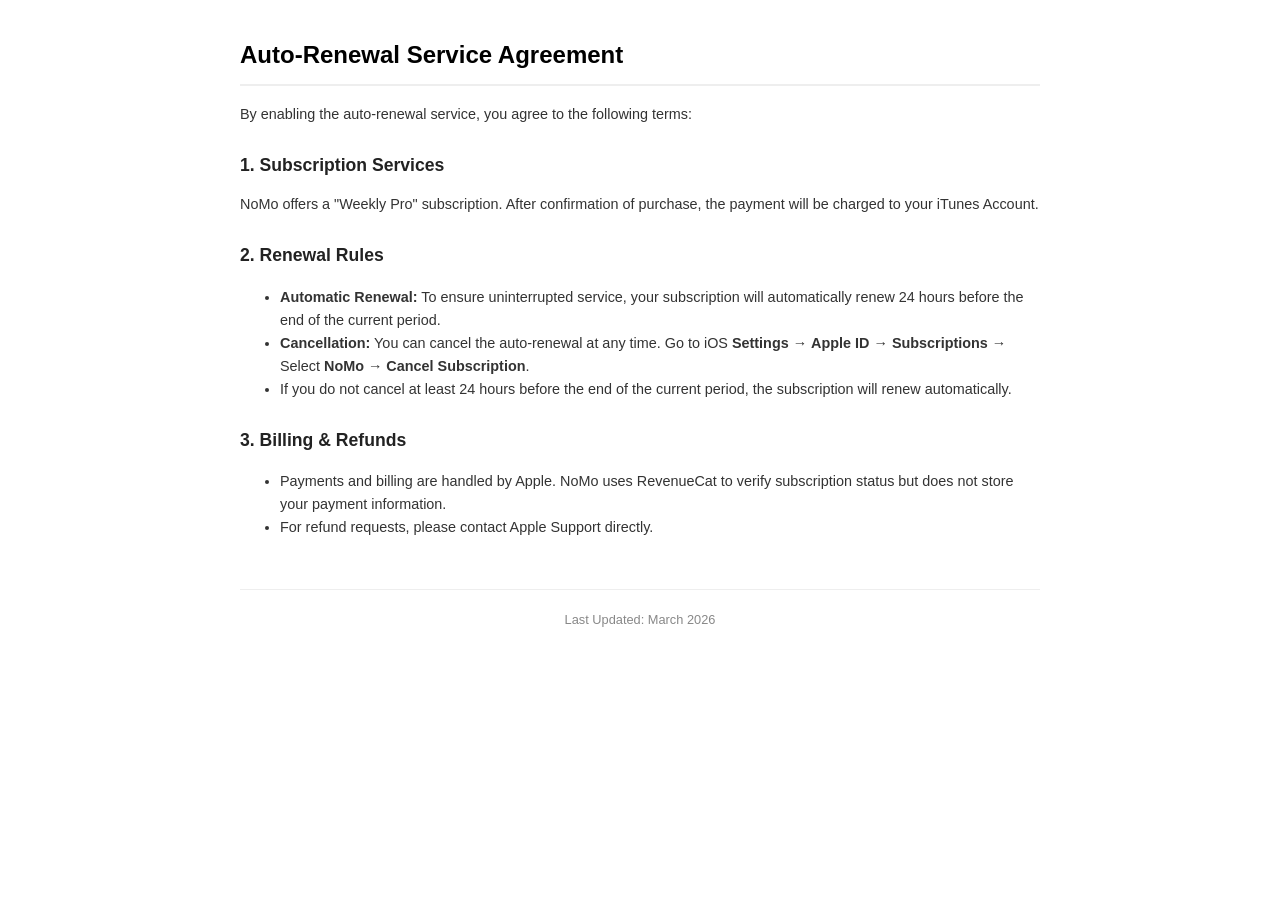
==== auto_renewal_en.html @ 8ab50431 "Add files via upload" ====
<!DOCTYPE html>
<html lang="en">
<head>
    <meta charset="UTF-8">
    <meta name="viewport" content="width=device-width, initial-scale=1.0">
    <title>NoMo - Auto-Renewal Service Agreement</title>
    <style>
        body { font-family: -apple-system, BlinkMacSystemFont, "Segoe UI", Roboto, sans-serif; line-height: 1.6; color: #333; padding: 20px; max-width: 800px; margin: auto; }
        h1 { color: #000; border-bottom: 2px solid #eee; padding-bottom: 10px; font-size: 1.5em; }
        h2 { font-size: 1.1em; margin-top: 25px; color: #222; }
        p, li { font-size: 0.9em; }
        .footer { margin-top: 50px; font-size: 0.8em; color: #888; text-align: center; border-top: 1px solid #eee; padding-top: 20px; }
    </style>
</head>
<body>
    <h1>Auto-Renewal Service Agreement</h1>
    <p>By enabling the auto-renewal service, you agree to the following terms:</p>

    <h2>1. Subscription Services</h2>
    <p>NoMo offers a "Weekly Pro" subscription. After confirmation of purchase, the payment will be charged to your iTunes Account.</p>

    <h2>2. Renewal Rules</h2>
    <ul>
        <li><strong>Automatic Renewal:</strong> To ensure uninterrupted service, your subscription will automatically renew 24 hours before the end of the current period.</li>
        <li><strong>Cancellation:</strong> You can cancel the auto-renewal at any time. Go to iOS <strong>Settings</strong> → <strong>Apple ID</strong> → <strong>Subscriptions</strong> → Select <strong>NoMo</strong> → <strong>Cancel Subscription</strong>.</li>
        <li>If you do not cancel at least 24 hours before the end of the current period, the subscription will renew automatically.</li>
    </ul>

    <h2>3. Billing & Refunds</h2>
    <ul>
        <li>Payments and billing are handled by Apple. NoMo uses RevenueCat to verify subscription status but does not store your payment information.</li>
        <li>For refund requests, please contact Apple Support directly.</li>
    </ul>

    <div class="footer">
        Last Updated: March 2026
    </div>
</body>
</html>
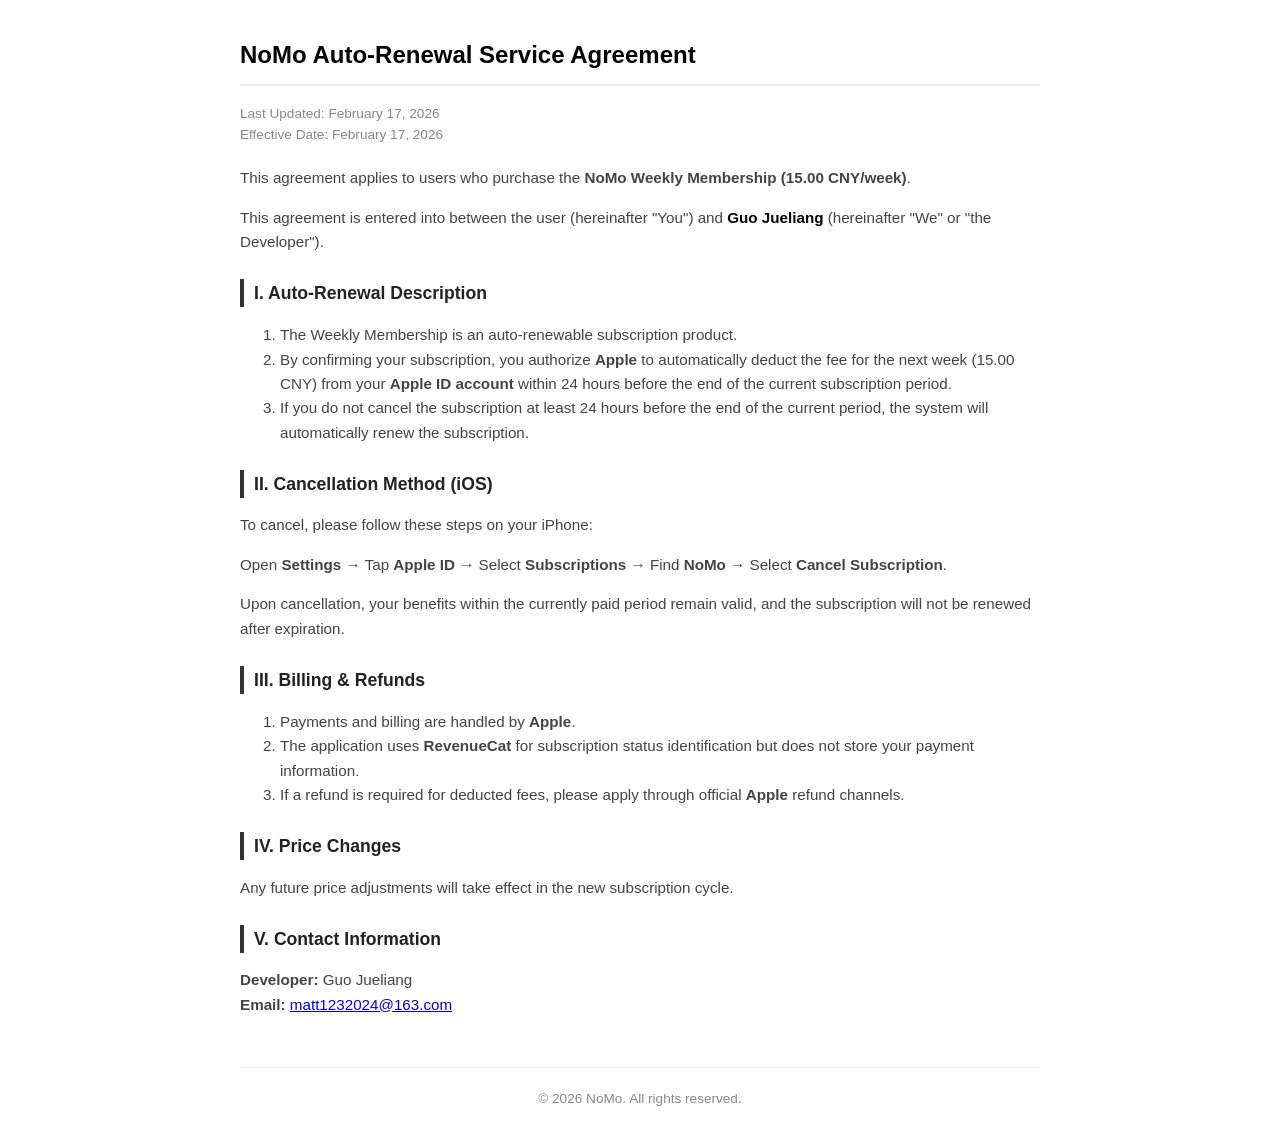
==== commit 9e1b775a: "Add files via upload" ====
--- a/auto_renewal_en.html
+++ b/auto_renewal_en.html
@@ -7,33 +7,53 @@
     <style>
         body { font-family: -apple-system, BlinkMacSystemFont, "Segoe UI", Roboto, sans-serif; line-height: 1.6; color: #333; padding: 20px; max-width: 800px; margin: auto; }
         h1 { color: #000; border-bottom: 2px solid #eee; padding-bottom: 10px; font-size: 1.5em; }
-        h2 { font-size: 1.1em; margin-top: 25px; color: #222; }
-        p, li { font-size: 0.9em; }
-        .footer { margin-top: 50px; font-size: 0.8em; color: #888; text-align: center; border-top: 1px solid #eee; padding-top: 20px; }
+        h2 { font-size: 1.1em; margin-top: 25px; color: #222; border-left: 4px solid #333; padding-left: 10px; }
+        p, li { font-size: 0.95em; color: #444; }
+        .meta-info { font-size: 0.85em; color: #888; margin-bottom: 20px; }
+        .highlight { color: #000; font-weight: bold; }
+        .footer { margin-top: 50px; font-size: 0.85em; color: #888; text-align: center; border-top: 1px solid #eee; padding-top: 20px; }
     </style>
 </head>
 <body>
-    <h1>Auto-Renewal Service Agreement</h1>
-    <p>By enabling the auto-renewal service, you agree to the following terms:</p>
+    <h1>NoMo Auto-Renewal Service Agreement</h1>
+    <div class="meta-info">
+        Last Updated: February 17, 2026<br>
+        Effective Date: February 17, 2026
+    </div>
 
-    <h2>1. Subscription Services</h2>
-    <p>NoMo offers a "Weekly Pro" subscription. After confirmation of purchase, the payment will be charged to your iTunes Account.</p>
+    <p>This agreement applies to users who purchase the <strong>NoMo Weekly Membership (15.00 CNY/week)</strong>.</p>
+    <p>This agreement is entered into between the user (hereinafter "You") and <span class="highlight">Guo Jueliang</span> (hereinafter "We" or "the Developer").</p>
 
-    <h2>2. Renewal Rules</h2>
-    <ul>
-        <li><strong>Automatic Renewal:</strong> To ensure uninterrupted service, your subscription will automatically renew 24 hours before the end of the current period.</li>
-        <li><strong>Cancellation:</strong> You can cancel the auto-renewal at any time. Go to iOS <strong>Settings</strong> → <strong>Apple ID</strong> → <strong>Subscriptions</strong> → Select <strong>NoMo</strong> → <strong>Cancel Subscription</strong>.</li>
-        <li>If you do not cancel at least 24 hours before the end of the current period, the subscription will renew automatically.</li>
-    </ul>
+    <h2>I. Auto-Renewal Description</h2>
+    <ol>
+        <li>The Weekly Membership is an auto-renewable subscription product.</li>
+        <li>By confirming your subscription, you authorize <strong>Apple</strong> to automatically deduct the fee for the next week (15.00 CNY) from your <strong>Apple ID account</strong> within 24 hours before the end of the current subscription period.</li>
+        <li>If you do not cancel the subscription at least 24 hours before the end of the current period, the system will automatically renew the subscription.</li>
+    </ol>
 
-    <h2>3. Billing & Refunds</h2>
-    <ul>
-        <li>Payments and billing are handled by Apple. NoMo uses RevenueCat to verify subscription status but does not store your payment information.</li>
-        <li>For refund requests, please contact Apple Support directly.</li>
-    </ul>
+    <h2>II. Cancellation Method (iOS)</h2>
+    <p>To cancel, please follow these steps on your iPhone:</p>
+    <p>Open <strong>Settings</strong> → Tap <strong>Apple ID</strong> → Select <strong>Subscriptions</strong> → Find <strong>NoMo</strong> → Select <strong>Cancel Subscription</strong>.</p>
+    <p>Upon cancellation, your benefits within the currently paid period remain valid, and the subscription will not be renewed after expiration.</p>
+
+    <h2>III. Billing & Refunds</h2>
+    <ol>
+        <li>Payments and billing are handled by <strong>Apple</strong>.</li>
+        <li>The application uses <strong>RevenueCat</strong> for subscription status identification but does not store your payment information.</li>
+        <li>If a refund is required for deducted fees, please apply through official <strong>Apple</strong> refund channels.</li>
+    </ol>
+
+    <h2>IV. Price Changes</h2>
+    <p>Any future price adjustments will take effect in the new subscription cycle.</p>
+
+    <h2>V. Contact Information</h2>
+    <p>
+        <strong>Developer:</strong> Guo Jueliang<br>
+        <strong>Email:</strong> <a href="mailto:matt1232024@163.com">matt1232024@163.com</a>
+    </p>
 
     <div class="footer">
-        Last Updated: March 2026
+        © 2026 NoMo. All rights reserved.
     </div>
 </body>
 </html>
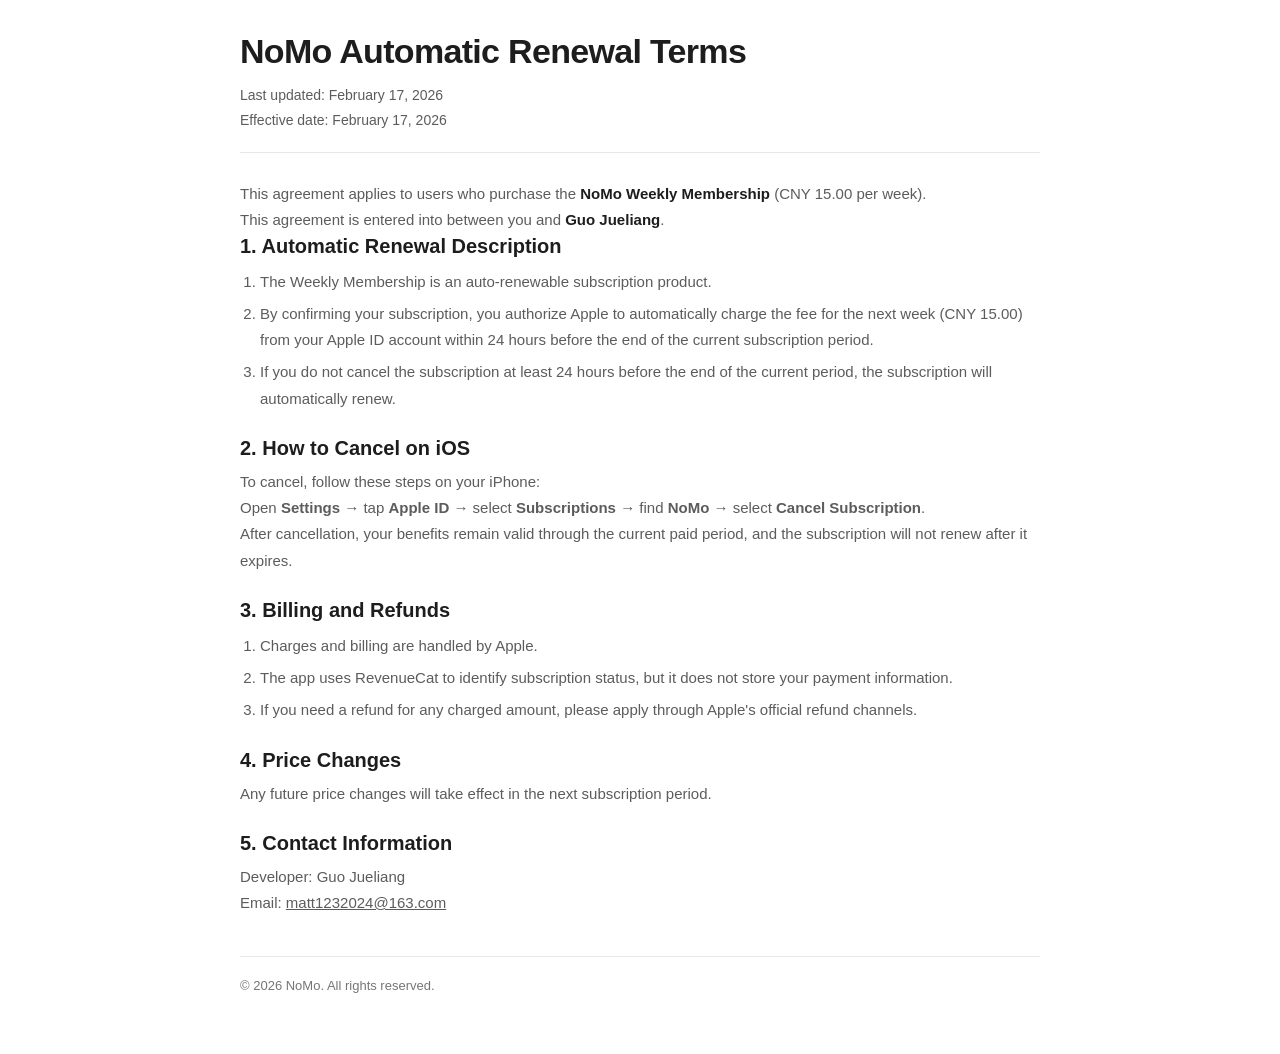
==== commit 049cd5a7: "Update English legal pages" ====
--- a/auto_renewal_en.html
+++ b/auto_renewal_en.html
@@ -3,57 +3,143 @@
 <head>
     <meta charset="UTF-8">
     <meta name="viewport" content="width=device-width, initial-scale=1.0">
-    <title>NoMo - Auto-Renewal Service Agreement</title>
+    <title>NoMo - Automatic Renewal Terms</title>
     <style>
-        body { font-family: -apple-system, BlinkMacSystemFont, "Segoe UI", Roboto, sans-serif; line-height: 1.6; color: #333; padding: 20px; max-width: 800px; margin: auto; }
-        h1 { color: #000; border-bottom: 2px solid #eee; padding-bottom: 10px; font-size: 1.5em; }
-        h2 { font-size: 1.1em; margin-top: 25px; color: #222; border-left: 4px solid #333; padding-left: 10px; }
-        p, li { font-size: 0.95em; color: #444; }
-        .meta-info { font-size: 0.85em; color: #888; margin-bottom: 20px; }
-        .highlight { color: #000; font-weight: bold; }
-        .footer { margin-top: 50px; font-size: 0.85em; color: #888; text-align: center; border-top: 1px solid #eee; padding-top: 20px; }
+        :root {
+            --text: #1d1d1d;
+            --muted: #5c5c5c;
+            --line: #e7e7e7;
+        }
+
+        * { box-sizing: border-box; }
+
+        body {
+            margin: 0;
+            background: #ffffff;
+            color: var(--text);
+            font-family: -apple-system, BlinkMacSystemFont, "Segoe UI", Roboto, sans-serif;
+            line-height: 1.75;
+        }
+
+        main {
+            max-width: 840px;
+            margin: 0 auto;
+            padding: 32px 20px 56px;
+        }
+
+        header {
+            padding-bottom: 20px;
+            margin-bottom: 28px;
+            border-bottom: 1px solid var(--line);
+        }
+
+        h1 {
+            margin: 0;
+            font-size: 34px;
+            line-height: 1.15;
+            letter-spacing: -0.02em;
+        }
+
+        .meta {
+            margin-top: 12px;
+            font-size: 14px;
+            color: var(--muted);
+        }
+
+        section {
+            margin: 0 0 24px;
+        }
+
+        h2 {
+            margin: 0 0 8px;
+            font-size: 20px;
+            line-height: 1.25;
+        }
+
+        p, li {
+            margin: 0;
+            font-size: 15px;
+            color: var(--muted);
+        }
+
+        ul, ol {
+            margin: 10px 0 0;
+            padding-left: 20px;
+        }
+
+        li {
+            margin: 6px 0;
+        }
+
+        .highlight {
+            color: var(--text);
+            font-weight: 600;
+        }
+
+        a {
+            color: inherit;
+        }
+
+        footer {
+            margin-top: 40px;
+            padding-top: 18px;
+            border-top: 1px solid var(--line);
+            font-size: 13px;
+            color: #767676;
+        }
     </style>
 </head>
 <body>
-    <h1>NoMo Auto-Renewal Service Agreement</h1>
-    <div class="meta-info">
-        Last Updated: February 17, 2026<br>
-        Effective Date: February 17, 2026
-    </div>
+    <main>
+        <header>
+            <h1>NoMo Automatic Renewal Terms</h1>
+            <div class="meta">
+                Last updated: February 17, 2026<br>
+                Effective date: February 17, 2026
+            </div>
+        </header>
 
-    <p>This agreement applies to users who purchase the <strong>NoMo Weekly Membership (15.00 CNY/week)</strong>.</p>
-    <p>This agreement is entered into between the user (hereinafter "You") and <span class="highlight">Guo Jueliang</span> (hereinafter "We" or "the Developer").</p>
+        <p>This agreement applies to users who purchase the <span class="highlight">NoMo Weekly Membership</span> (CNY 15.00 per week).</p>
+        <p>This agreement is entered into between you and <span class="highlight">Guo Jueliang</span>.</p>
 
-    <h2>I. Auto-Renewal Description</h2>
-    <ol>
-        <li>The Weekly Membership is an auto-renewable subscription product.</li>
-        <li>By confirming your subscription, you authorize <strong>Apple</strong> to automatically deduct the fee for the next week (15.00 CNY) from your <strong>Apple ID account</strong> within 24 hours before the end of the current subscription period.</li>
-        <li>If you do not cancel the subscription at least 24 hours before the end of the current period, the system will automatically renew the subscription.</li>
-    </ol>
+        <section>
+            <h2>1. Automatic Renewal Description</h2>
+            <ol>
+                <li>The Weekly Membership is an auto-renewable subscription product.</li>
+                <li>By confirming your subscription, you authorize Apple to automatically charge the fee for the next week (CNY 15.00) from your Apple ID account within 24 hours before the end of the current subscription period.</li>
+                <li>If you do not cancel the subscription at least 24 hours before the end of the current period, the subscription will automatically renew.</li>
+            </ol>
+        </section>
 
-    <h2>II. Cancellation Method (iOS)</h2>
-    <p>To cancel, please follow these steps on your iPhone:</p>
-    <p>Open <strong>Settings</strong> → Tap <strong>Apple ID</strong> → Select <strong>Subscriptions</strong> → Find <strong>NoMo</strong> → Select <strong>Cancel Subscription</strong>.</p>
-    <p>Upon cancellation, your benefits within the currently paid period remain valid, and the subscription will not be renewed after expiration.</p>
+        <section>
+            <h2>2. How to Cancel on iOS</h2>
+            <p>To cancel, follow these steps on your iPhone:</p>
+            <p>Open <strong>Settings</strong> &rarr; tap <strong>Apple ID</strong> &rarr; select <strong>Subscriptions</strong> &rarr; find <strong>NoMo</strong> &rarr; select <strong>Cancel Subscription</strong>.</p>
+            <p>After cancellation, your benefits remain valid through the current paid period, and the subscription will not renew after it expires.</p>
+        </section>
 
-    <h2>III. Billing & Refunds</h2>
-    <ol>
-        <li>Payments and billing are handled by <strong>Apple</strong>.</li>
-        <li>The application uses <strong>RevenueCat</strong> for subscription status identification but does not store your payment information.</li>
-        <li>If a refund is required for deducted fees, please apply through official <strong>Apple</strong> refund channels.</li>
-    </ol>
+        <section>
+            <h2>3. Billing and Refunds</h2>
+            <ol>
+                <li>Charges and billing are handled by Apple.</li>
+                <li>The app uses RevenueCat to identify subscription status, but it does not store your payment information.</li>
+                <li>If you need a refund for any charged amount, please apply through Apple's official refund channels.</li>
+            </ol>
+        </section>
 
-    <h2>IV. Price Changes</h2>
-    <p>Any future price adjustments will take effect in the new subscription cycle.</p>
+        <section>
+            <h2>4. Price Changes</h2>
+            <p>Any future price changes will take effect in the next subscription period.</p>
+        </section>
 
-    <h2>V. Contact Information</h2>
-    <p>
-        <strong>Developer:</strong> Guo Jueliang<br>
-        <strong>Email:</strong> <a href="mailto:matt1232024@163.com">matt1232024@163.com</a>
-    </p>
+        <section>
+            <h2>5. Contact Information</h2>
+            <p>Developer: Guo Jueliang<br>Email: <a href="mailto:matt1232024@163.com">matt1232024@163.com</a></p>
+        </section>
 
-    <div class="footer">
-        © 2026 NoMo. All rights reserved.
-    </div>
+        <footer>
+            © 2026 NoMo. All rights reserved.
+        </footer>
+    </main>
 </body>
-</html>+</html>
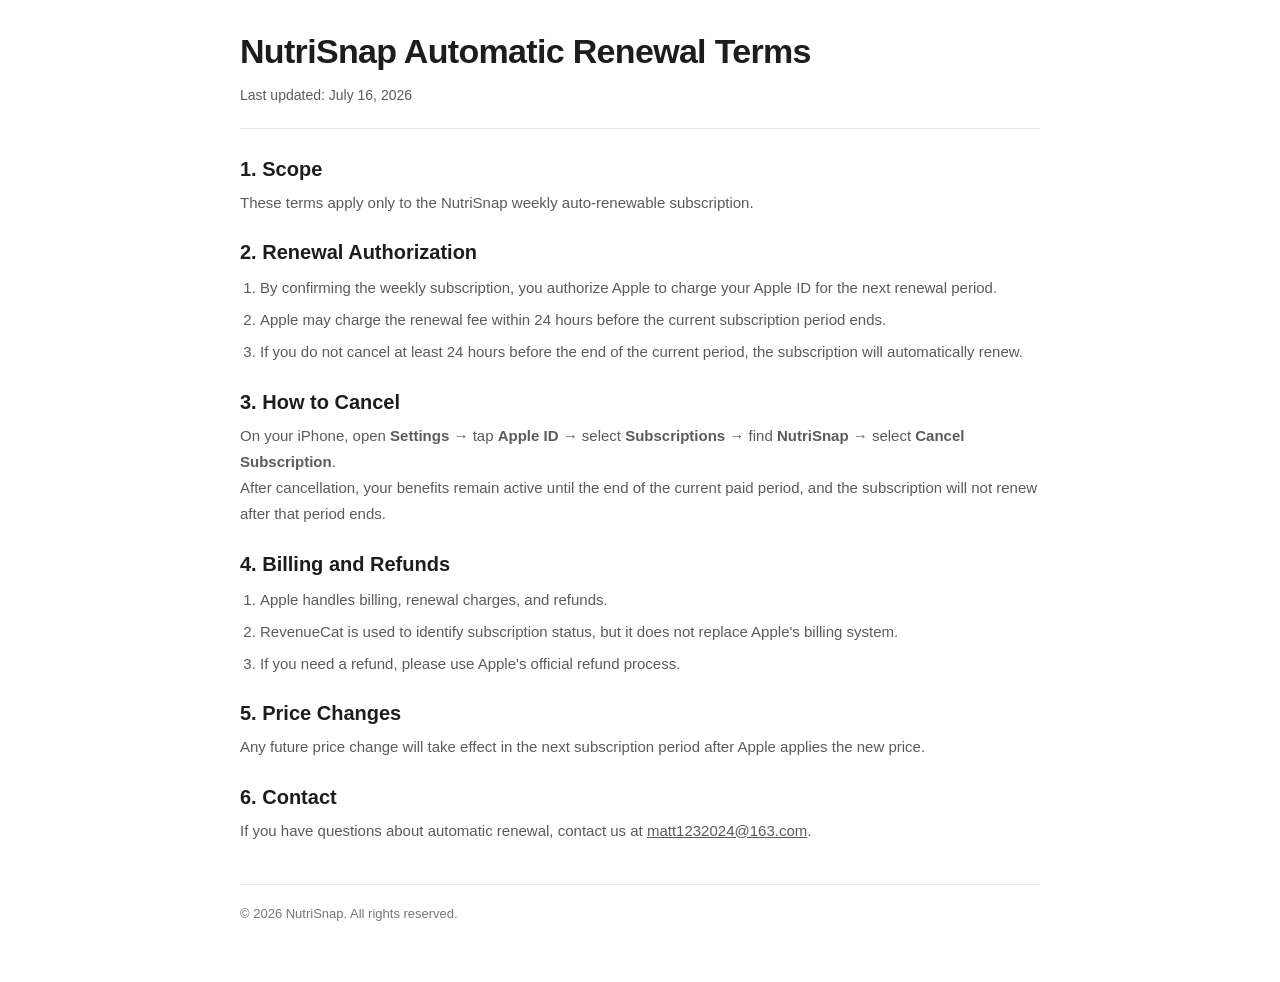
==== commit 0aef7d36: "Rewrite legal pages for NutriSnap" ====
--- a/auto_renewal_en.html
+++ b/auto_renewal_en.html
@@ -3,143 +3,11 @@
 <head>
     <meta charset="UTF-8">
     <meta name="viewport" content="width=device-width, initial-scale=1.0">
-    <title>NoMo - Automatic Renewal Terms</title>
-    <style>
-        :root {
-            --text: #1d1d1d;
-            --muted: #5c5c5c;
-            --line: #e7e7e7;
-        }
-
-        * { box-sizing: border-box; }
-
-        body {
-            margin: 0;
-            background: #ffffff;
-            color: var(--text);
-            font-family: -apple-system, BlinkMacSystemFont, "Segoe UI", Roboto, sans-serif;
-            line-height: 1.75;
-        }
-
-        main {
-            max-width: 840px;
-            margin: 0 auto;
-            padding: 32px 20px 56px;
-        }
-
-        header {
-            padding-bottom: 20px;
-            margin-bottom: 28px;
-            border-bottom: 1px solid var(--line);
-        }
-
-        h1 {
-            margin: 0;
-            font-size: 34px;
-            line-height: 1.15;
-            letter-spacing: -0.02em;
-        }
-
-        .meta {
-            margin-top: 12px;
-            font-size: 14px;
-            color: var(--muted);
-        }
-
-        section {
-            margin: 0 0 24px;
-        }
-
-        h2 {
-            margin: 0 0 8px;
-            font-size: 20px;
-            line-height: 1.25;
-        }
-
-        p, li {
-            margin: 0;
-            font-size: 15px;
-            color: var(--muted);
-        }
-
-        ul, ol {
-            margin: 10px 0 0;
-            padding-left: 20px;
-        }
-
-        li {
-            margin: 6px 0;
-        }
-
-        .highlight {
-            color: var(--text);
-            font-weight: 600;
-        }
-
-        a {
-            color: inherit;
-        }
-
-        footer {
-            margin-top: 40px;
-            padding-top: 18px;
-            border-top: 1px solid var(--line);
-            font-size: 13px;
-            color: #767676;
-        }
-    </style>
+    <meta http-equiv="refresh" content="0; url=legal/auto_renewal_en.html">
+    <link rel="canonical" href="legal/auto_renewal_en.html">
+    <title>NutriSnap - Automatic Renewal Terms</title>
 </head>
 <body>
-    <main>
-        <header>
-            <h1>NoMo Automatic Renewal Terms</h1>
-            <div class="meta">
-                Last updated: February 17, 2026<br>
-                Effective date: February 17, 2026
-            </div>
-        </header>
-
-        <p>This agreement applies to users who purchase the <span class="highlight">NoMo Weekly Membership</span> (CNY 15.00 per week).</p>
-        <p>This agreement is entered into between you and <span class="highlight">Guo Jueliang</span>.</p>
-
-        <section>
-            <h2>1. Automatic Renewal Description</h2>
-            <ol>
-                <li>The Weekly Membership is an auto-renewable subscription product.</li>
-                <li>By confirming your subscription, you authorize Apple to automatically charge the fee for the next week (CNY 15.00) from your Apple ID account within 24 hours before the end of the current subscription period.</li>
-                <li>If you do not cancel the subscription at least 24 hours before the end of the current period, the subscription will automatically renew.</li>
-            </ol>
-        </section>
-
-        <section>
-            <h2>2. How to Cancel on iOS</h2>
-            <p>To cancel, follow these steps on your iPhone:</p>
-            <p>Open <strong>Settings</strong> &rarr; tap <strong>Apple ID</strong> &rarr; select <strong>Subscriptions</strong> &rarr; find <strong>NoMo</strong> &rarr; select <strong>Cancel Subscription</strong>.</p>
-            <p>After cancellation, your benefits remain valid through the current paid period, and the subscription will not renew after it expires.</p>
-        </section>
-
-        <section>
-            <h2>3. Billing and Refunds</h2>
-            <ol>
-                <li>Charges and billing are handled by Apple.</li>
-                <li>The app uses RevenueCat to identify subscription status, but it does not store your payment information.</li>
-                <li>If you need a refund for any charged amount, please apply through Apple's official refund channels.</li>
-            </ol>
-        </section>
-
-        <section>
-            <h2>4. Price Changes</h2>
-            <p>Any future price changes will take effect in the next subscription period.</p>
-        </section>
-
-        <section>
-            <h2>5. Contact Information</h2>
-            <p>Developer: Guo Jueliang<br>Email: <a href="mailto:matt1232024@163.com">matt1232024@163.com</a></p>
-        </section>
-
-        <footer>
-            © 2026 NoMo. All rights reserved.
-        </footer>
-    </main>
+    <p>Redirecting to the NutriSnap Automatic Renewal Terms page. If you are not redirected, open <a href="legal/auto_renewal_en.html">legal/auto_renewal_en.html</a>.</p>
 </body>
 </html>
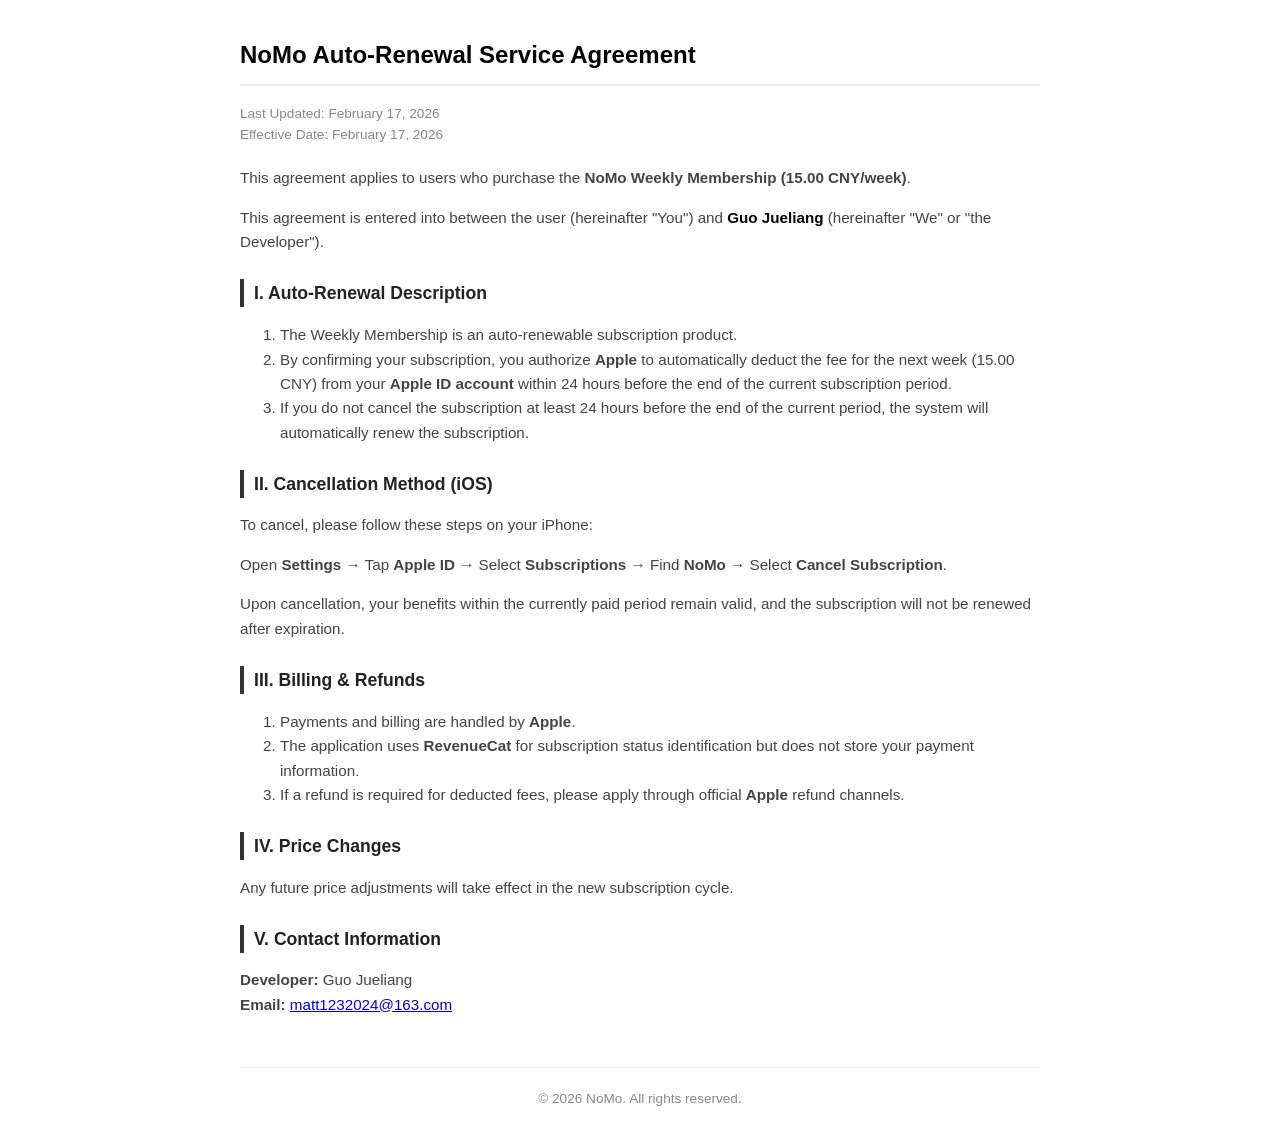
==== commit a9e83765: "Restore NoMo pages and add NutriSnap legal pages" ====
--- a/auto_renewal_en.html
+++ b/auto_renewal_en.html
@@ -3,11 +3,57 @@
 <head>
     <meta charset="UTF-8">
     <meta name="viewport" content="width=device-width, initial-scale=1.0">
-    <meta http-equiv="refresh" content="0; url=legal/auto_renewal_en.html">
-    <link rel="canonical" href="legal/auto_renewal_en.html">
-    <title>NutriSnap - Automatic Renewal Terms</title>
+    <title>NoMo - Auto-Renewal Service Agreement</title>
+    <style>
+        body { font-family: -apple-system, BlinkMacSystemFont, "Segoe UI", Roboto, sans-serif; line-height: 1.6; color: #333; padding: 20px; max-width: 800px; margin: auto; }
+        h1 { color: #000; border-bottom: 2px solid #eee; padding-bottom: 10px; font-size: 1.5em; }
+        h2 { font-size: 1.1em; margin-top: 25px; color: #222; border-left: 4px solid #333; padding-left: 10px; }
+        p, li { font-size: 0.95em; color: #444; }
+        .meta-info { font-size: 0.85em; color: #888; margin-bottom: 20px; }
+        .highlight { color: #000; font-weight: bold; }
+        .footer { margin-top: 50px; font-size: 0.85em; color: #888; text-align: center; border-top: 1px solid #eee; padding-top: 20px; }
+    </style>
 </head>
 <body>
-    <p>Redirecting to the NutriSnap Automatic Renewal Terms page. If you are not redirected, open <a href="legal/auto_renewal_en.html">legal/auto_renewal_en.html</a>.</p>
+    <h1>NoMo Auto-Renewal Service Agreement</h1>
+    <div class="meta-info">
+        Last Updated: February 17, 2026<br>
+        Effective Date: February 17, 2026
+    </div>
+
+    <p>This agreement applies to users who purchase the <strong>NoMo Weekly Membership (15.00 CNY/week)</strong>.</p>
+    <p>This agreement is entered into between the user (hereinafter "You") and <span class="highlight">Guo Jueliang</span> (hereinafter "We" or "the Developer").</p>
+
+    <h2>I. Auto-Renewal Description</h2>
+    <ol>
+        <li>The Weekly Membership is an auto-renewable subscription product.</li>
+        <li>By confirming your subscription, you authorize <strong>Apple</strong> to automatically deduct the fee for the next week (15.00 CNY) from your <strong>Apple ID account</strong> within 24 hours before the end of the current subscription period.</li>
+        <li>If you do not cancel the subscription at least 24 hours before the end of the current period, the system will automatically renew the subscription.</li>
+    </ol>
+
+    <h2>II. Cancellation Method (iOS)</h2>
+    <p>To cancel, please follow these steps on your iPhone:</p>
+    <p>Open <strong>Settings</strong> → Tap <strong>Apple ID</strong> → Select <strong>Subscriptions</strong> → Find <strong>NoMo</strong> → Select <strong>Cancel Subscription</strong>.</p>
+    <p>Upon cancellation, your benefits within the currently paid period remain valid, and the subscription will not be renewed after expiration.</p>
+
+    <h2>III. Billing & Refunds</h2>
+    <ol>
+        <li>Payments and billing are handled by <strong>Apple</strong>.</li>
+        <li>The application uses <strong>RevenueCat</strong> for subscription status identification but does not store your payment information.</li>
+        <li>If a refund is required for deducted fees, please apply through official <strong>Apple</strong> refund channels.</li>
+    </ol>
+
+    <h2>IV. Price Changes</h2>
+    <p>Any future price adjustments will take effect in the new subscription cycle.</p>
+
+    <h2>V. Contact Information</h2>
+    <p>
+        <strong>Developer:</strong> Guo Jueliang<br>
+        <strong>Email:</strong> <a href="mailto:matt1232024@163.com">matt1232024@163.com</a>
+    </p>
+
+    <div class="footer">
+        © 2026 NoMo. All rights reserved.
+    </div>
 </body>
-</html>
+</html>
